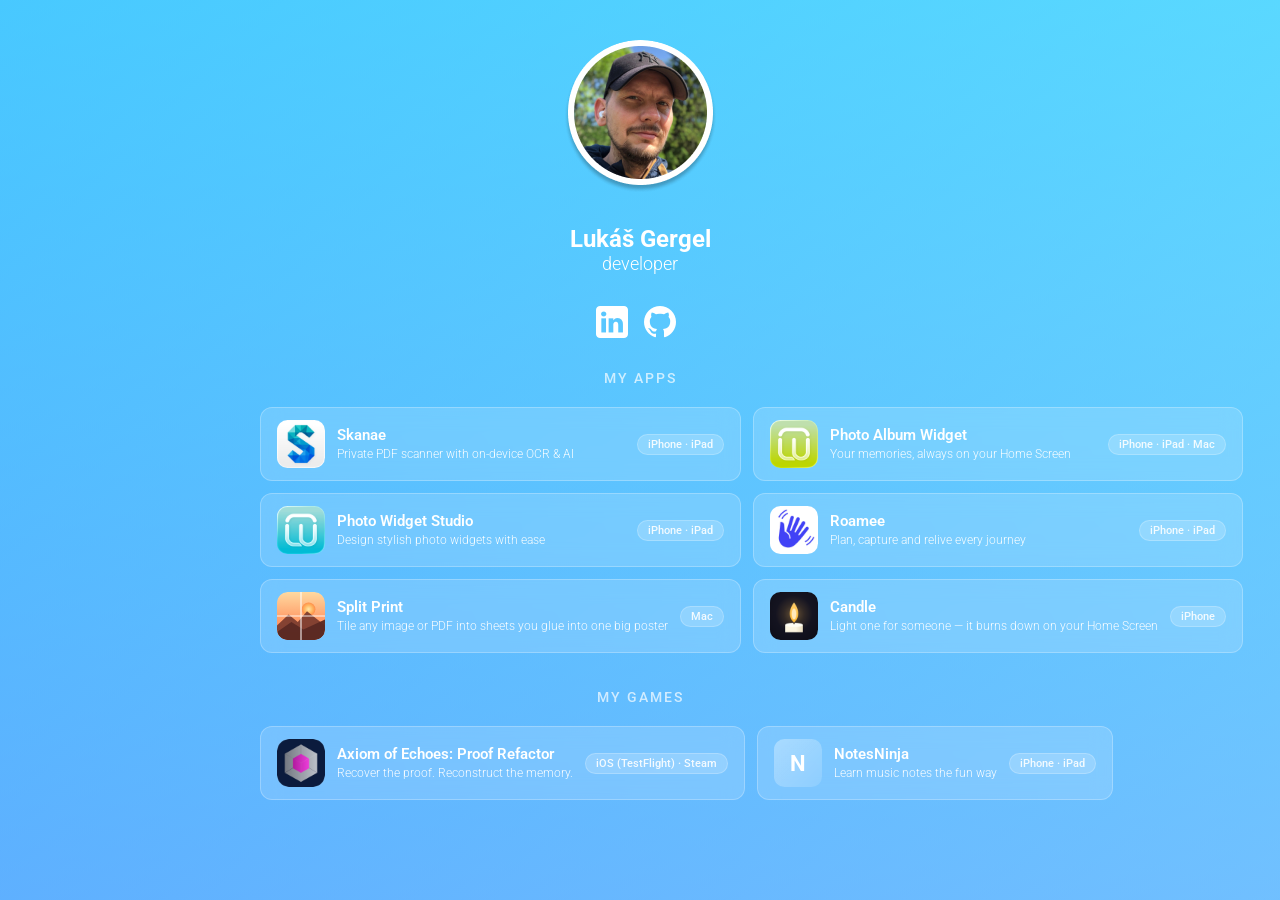
==== www/index.html @ 546b931a "feat(web): add Candle to My Apps section Adds a card linking to https://candle.pykaso.net/ with the " ====
<!DOCTYPE html>
<html lang="en">
    <head>
        <meta charset="UTF-8">
        <meta name="viewport" content="width=device-width, initial-scale=1">
        <title>Lukáš Gergel – iOS Developer</title>
        <meta name="description" content="Lukáš Gergel is a developer behind apps like Skanae, Photo Album Widget, Photo Widget Studio, Roamee, Split Print, and Candle, plus the NotesNinja music game.">
        <meta name="author" content="Lukáš Gergel">
        
        <!-- Open Graph / Social Media -->
        <meta property="og:type" content="website">
        <meta property="og:title" content="Lukáš Gergel – iOS Developer">
        <meta property="og:description" content="Developer behind Skanae, Photo Album Widget, and the NotesNinja music game.">
        <meta property="og:url" content="https://pykaso.net">
        <meta name="twitter:card" content="summary">
        
        <link rel="preconnect" href="https://fonts.googleapis.com">
        <link rel="preconnect" href="https://fonts.gstatic.com" crossorigin>
        <link href="https://fonts.googleapis.com/css2?family=Roboto:wght@300;500;600;700&display=swap" rel="stylesheet">
        <link href="css/style.css?v=2" rel="stylesheet">
    </head>
    <body>
        <div class="page">
            <main class="container">
                <header class="profile">
                    <img src="assets/avatar.png" alt="Lukáš Gergel" class="avatar" width="153" height="153">
                    <div class="row">
                        <h1 class="name">Lukáš Gergel</h1>
                        <p class="role">developer</p>
                    </div>
                    <nav class="row" aria-label="Social links">
                        <div class="socialbar centered">
                            <a class="social linkedin" href="https://www.linkedin.com/in/lukas-gergel-13316685/" aria-label="LinkedIn profile" rel="noopener noreferrer">
                                <span class="visually-hidden">LinkedIn</span>
                            </a>
                            <a class="social github" href="https://github.com/pykaso" aria-label="GitHub profile" rel="noopener noreferrer">
                                <span class="visually-hidden">GitHub</span>
                            </a>
                        </div>
                    </nav>
                </header>

                <section class="row work-section" aria-labelledby="apps-heading">
                    <h2 id="apps-heading" class="section-title">My Apps</h2>
                    <div class="cards-grid">
                        <a href="https://skan.ae/" class="card" target="_blank" rel="noopener noreferrer">
                            <img class="thumb" src="assets/apps/skanae.png" alt="Skanae app icon" width="48" height="48">
                            <span class="card-body">
                                <span class="card-name">Skanae</span>
                                <span class="card-desc">Private PDF scanner with on-device OCR &amp; AI</span>
                            </span>
                            <span class="plat-pill">iPhone · iPad</span>
                        </a>
                        <a href="https://photoalbumwidget.app/" class="card" target="_blank" rel="noopener noreferrer">
                            <img class="thumb" src="assets/apps/photoalbumwidget.png" alt="Photo Album Widget app icon" width="48" height="48">
                            <span class="card-body">
                                <span class="card-name">Photo Album Widget</span>
                                <span class="card-desc">Your memories, always on your Home Screen</span>
                            </span>
                            <span class="plat-pill">iPhone · iPad · Mac</span>
                        </a>
                        <a href="https://photowidgetstudio.eu/" class="card" target="_blank" rel="noopener noreferrer">
                            <img class="thumb" src="assets/apps/photowidgetstudio.png" alt="Photo Widget Studio app icon" width="48" height="48">
                            <span class="card-body">
                                <span class="card-name">Photo Widget Studio</span>
                                <span class="card-desc">Design stylish photo widgets with ease</span>
                            </span>
                            <span class="plat-pill">iPhone · iPad</span>
                        </a>
                        <a href="https://roamee.co/" class="card" target="_blank" rel="noopener noreferrer">
                            <img class="thumb" src="assets/apps/roamee.png" alt="Roamee app icon" width="48" height="48">
                            <span class="card-body">
                                <span class="card-name">Roamee</span>
                                <span class="card-desc">Plan, capture and relive every journey</span>
                            </span>
                            <span class="plat-pill">iPhone · iPad</span>
                        </a>
                        <a href="https://split-print.pykaso.net/" class="card" target="_blank" rel="noopener noreferrer">
                            <img class="thumb" src="assets/apps/splitprint.svg" alt="Split Print app icon" width="48" height="48">
                            <span class="card-body">
                                <span class="card-name">Split Print</span>
                                <span class="card-desc">Tile any image or PDF into sheets you glue into one big poster</span>
                            </span>
                            <span class="plat-pill">Mac</span>
                        </a>
                        <a href="https://candle.pykaso.net/" class="card" target="_blank" rel="noopener noreferrer">
                            <img class="thumb" src="assets/apps/candle.png" alt="Candle app icon" width="48" height="48">
                            <span class="card-body">
                                <span class="card-name">Candle</span>
                                <span class="card-desc">Light one for someone &mdash; it burns down on your Home Screen</span>
                            </span>
                            <span class="plat-pill">iPhone</span>
                        </a>
                    </div>
                </section>

                <section class="row work-section" aria-labelledby="games-heading">
                    <h2 id="games-heading" class="section-title">My Games</h2>
                    <div class="cards-grid">
                        <a href="https://axiom-of-echoes.com/" class="card" target="_blank" rel="noopener noreferrer">
                            <img class="thumb" src="assets/apps/axiom.png" alt="Axiom of Echoes app icon" width="48" height="48">
                            <span class="card-body">
                                <span class="card-name">Axiom of Echoes: Proof Refactor</span>
                                <span class="card-desc">Recover the proof. Reconstruct the memory.</span>
                            </span>
                            <span class="plat-pill">iOS (TestFlight) · Steam</span>
                        </a>
                        <a href="https://notesninja.app/" class="card" target="_blank" rel="noopener noreferrer">
                            <span class="thumb thumb--mono" aria-hidden="true">N</span>
                            <span class="card-body">
                                <span class="card-name">NotesNinja</span>
                                <span class="card-desc">Learn music notes the fun way</span>
                            </span>
                            <span class="plat-pill">iPhone · iPad</span>
                        </a>
                    </div>
                </section>
            </main>
        </div>
    </body>
</html>
---- www/css/style.css ----
html, body {
    width: 100%;
    min-height: 100%;
    margin: 0;
  }

  p, h1, h2 {
      margin: 0;
  }

  /* Visually hidden - accessible to screen readers */
  .visually-hidden {
    position: absolute;
    width: 1px;
    height: 1px;
    padding: 0;
    margin: -1px;
    overflow: hidden;
    clip: rect(0, 0, 0, 0);
    white-space: nowrap;
    border: 0;
  }
  .centered {
    margin: auto;
  }

  .row {
      margin-top: 2em;
  }

  .page {
    width: 100%;
    min-height: 100vh;
    background: rgb(77,244,255);
    background: 
      linear-gradient(180deg, rgba(77,244,255,0.5) 0%, rgba(97,173,255,0.5) 100%),
      linear-gradient(315deg, rgba(128,210,255,1) 0%, rgba(67,157,255,1) 100%);
  }

  .container {
    padding-top: 2.5em;
  }

  .socialbar{
    width: 100px;
    height: 32px;
  }

  .avatar {
      display: block;
      width: 153px;
      height: 153px;
      margin: 0 auto;
      border-radius: 50%;
      object-fit: cover;
  }

  .name {
    font-family: 'Roboto', -apple-system, BlinkMacSystemFont, sans-serif;
    font-style: normal;
    font-weight: bold;
    font-size: 24px;
    line-height: 28px;
    text-align: center;
    color: #FFFFFF;
  }

  .role {
    font-family: 'Roboto', -apple-system, BlinkMacSystemFont, sans-serif;
    font-style: normal;
    font-weight: 300;
    font-size: 18px;
    line-height: 21px;
    text-align: center;
    color: #FFFFFF;
  }

  .social {
      width: 32px;
      height: 32px;
      margin: 0 6px;
      display: inline-block;
  }

  .linkedin {
      background-image: url(../assets/icon_linkedin.png);
  }

  .github {
    background-image: url(../assets/icon_github.png);
  }

  .social:focus {
    outline: none;
  }

  .social:focus-visible {
    outline: 2px solid rgba(255, 255, 255, 0.8);
    outline-offset: 2px;
    border-radius: 4px;
  }

  /* Work Section */
  .work-section {
    margin-top: 2em;
    padding-bottom: 1.25em;
  }

  .work-section + .work-section {
    margin-top: 1em;
  }

  .section-title {
    font-family: 'Roboto', -apple-system, BlinkMacSystemFont, sans-serif;
    font-weight: 500;
    font-size: 14px;
    text-transform: uppercase;
    letter-spacing: 2px;
    text-align: center;
    color: rgba(255, 255, 255, 0.7);
    margin-bottom: 1.5em;
  }

  .cards-grid {
    display: grid;
    grid-template-columns: repeat(2, 1fr);
    gap: 12px;
    max-width: 760px;
    margin: 0 auto;
    padding: 0 20px;
  }

  /* Lone orphan (odd count): last card spans full width — no featured promotion. */
  .cards-grid > .card:last-child:nth-child(odd) {
    grid-column: 1 / -1;
  }

  .card {
    display: flex;
    align-items: center;
    gap: 12px;
    background: rgba(255, 255, 255, 0.15);
    backdrop-filter: blur(10px);
    -webkit-backdrop-filter: blur(10px);
    border: 1px solid rgba(255, 255, 255, 0.25);
    border-radius: 12px;
    padding: 12px 16px;
    text-decoration: none;
    transition: background 0.2s ease, transform 0.2s ease;
  }

  .card:hover,
  .card:focus {
    background: rgba(255, 255, 255, 0.25);
    transform: translateY(-2px);
    outline: none;
  }

  .card:focus-visible {
    outline: 2px solid rgba(255, 255, 255, 0.8);
    outline-offset: 2px;
  }

  .thumb {
    flex-shrink: 0;
    width: 48px;
    height: 48px;
    border-radius: 22%;
    object-fit: cover;
    background: rgba(255, 255, 255, 0.1);
  }

  .thumb--mono {
    display: flex;
    align-items: center;
    justify-content: center;
    font-family: 'Roboto', -apple-system, BlinkMacSystemFont, sans-serif;
    font-weight: 700;
    font-size: 22px;
    color: #FFFFFF;
    background: linear-gradient(135deg, rgba(255,255,255,0.35) 0%, rgba(255,255,255,0.12) 100%);
  }

  .card-body {
    display: flex;
    flex-direction: column;
    min-width: 0;          /* allow text to ellipsize instead of overflowing */
    flex: 1 1 auto;
  }

  .card-name {
    display: block;
    font-family: 'Roboto', -apple-system, BlinkMacSystemFont, sans-serif;
    font-weight: 600;
    font-size: 15px;
    line-height: 1.25;
    color: #FFFFFF;
    margin-bottom: 2px;
    overflow: hidden;
    text-overflow: ellipsis;
    white-space: nowrap;
  }

  .card-desc {
    display: block;
    font-family: 'Roboto', -apple-system, BlinkMacSystemFont, sans-serif;
    font-weight: 300;
    font-size: 12px;
    color: rgba(255, 255, 255, 0.95);
    line-height: 1.35;
    overflow: hidden;
    text-overflow: ellipsis;
    white-space: nowrap;
  }

  .plat-pill {
    flex-shrink: 0;
    white-space: nowrap;
    align-self: center;
    font-family: 'Roboto', -apple-system, BlinkMacSystemFont, sans-serif;
    font-weight: 500;
    font-size: 11px;
    color: rgba(255, 255, 255, 0.9);
    background: rgba(255, 255, 255, 0.18);
    border: 1px solid rgba(255, 255, 255, 0.22);
    border-radius: 999px;
    padding: 3px 10px;
  }

  @media (max-width: 640px) {
    .cards-grid {
      grid-template-columns: 1fr;
      max-width: 360px;
    }
    /* Single column: orphan span is a no-op, but keep it harmless. */
    .cards-grid > .card:last-child:nth-child(odd) {
      grid-column: auto;
    }
    .card {
      flex-wrap: wrap;
    }
    .plat-pill {
      order: 3;
      margin-left: 60px;   /* align under text, past the 48px thumb + gap */
    }
  }

  @media (prefers-reduced-motion: reduce) {
    .card {
      transition: background 0.2s ease;
    }
    .card:hover,
    .card:focus {
      transform: none;
    }
  }
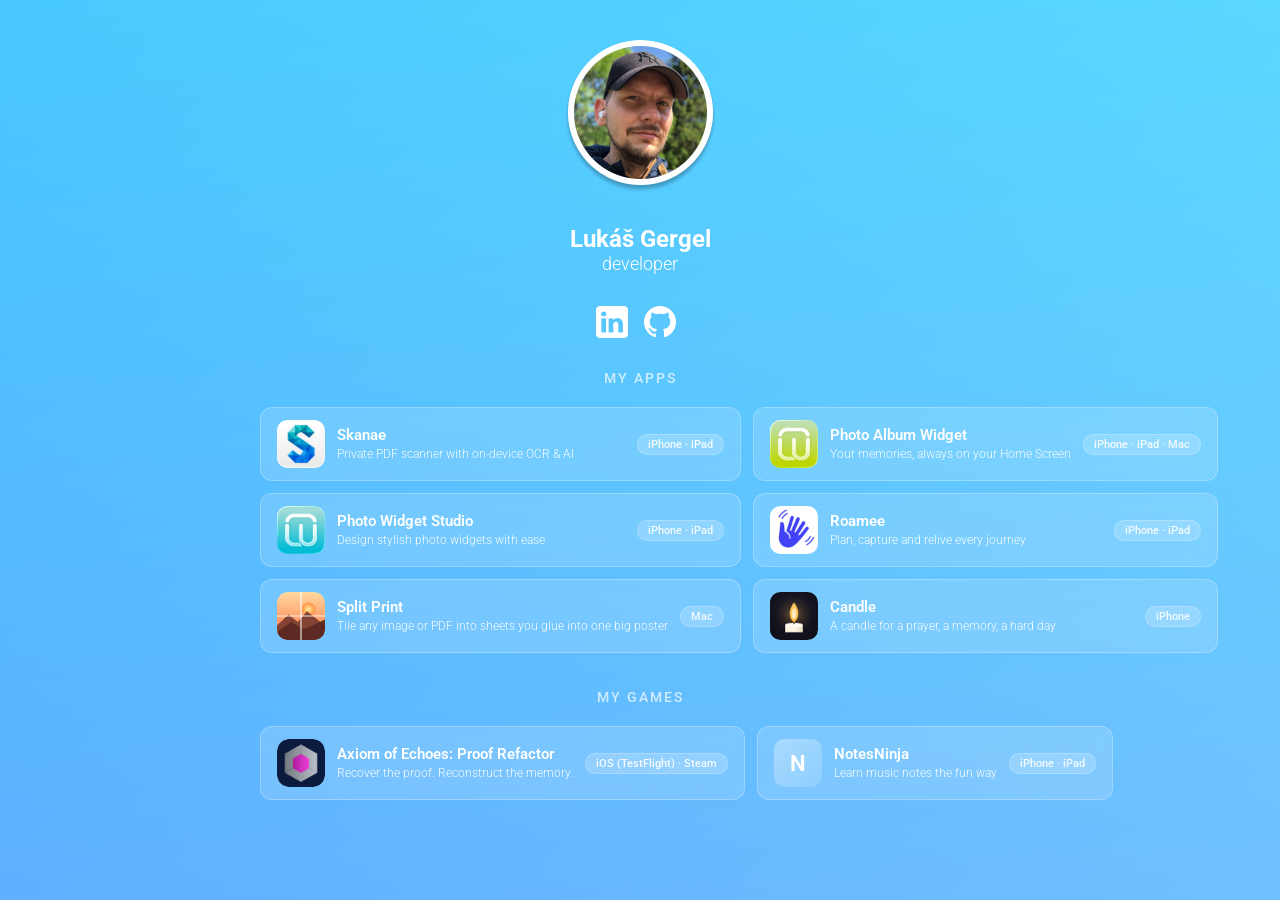
==== commit 3079c056: "fix(web): keep card text beside the icon on mobile; refresh og:description The single-column card la" ====
--- a/www/index.html
+++ b/www/index.html
@@ -11,14 +11,14 @@
         <!-- Open Graph / Social Media -->
         <meta property="og:type" content="website">
         <meta property="og:title" content="Lukáš Gergel – iOS Developer">
-        <meta property="og:description" content="Developer behind Skanae, Photo Album Widget, and the NotesNinja music game.">
+        <meta property="og:description" content="Developer behind Skanae, Photo Album Widget, Photo Widget Studio, Roamee, Split Print and Candle, plus the NotesNinja music game.">
         <meta property="og:url" content="https://pykaso.net">
         <meta name="twitter:card" content="summary">
         
         <link rel="preconnect" href="https://fonts.googleapis.com">
         <link rel="preconnect" href="https://fonts.gstatic.com" crossorigin>
         <link href="https://fonts.googleapis.com/css2?family=Roboto:wght@300;500;600;700&display=swap" rel="stylesheet">
-        <link href="css/style.css?v=2" rel="stylesheet">
+        <link href="css/style.css?v=3" rel="stylesheet">
     </head>
     <body>
         <div class="page">
@@ -88,7 +88,7 @@
                             <img class="thumb" src="assets/apps/candle.png" alt="Candle app icon" width="48" height="48">
                             <span class="card-body">
                                 <span class="card-name">Candle</span>
-                                <span class="card-desc">Light one for someone &mdash; it burns down on your Home Screen</span>
+                                <span class="card-desc">A candle for a prayer, a memory, a hard day</span>
                             </span>
                             <span class="plat-pill">iPhone</span>
                         </a>
--- a/www/css/style.css
+++ b/www/css/style.css
@@ -239,6 +239,12 @@
     .card {
       flex-wrap: wrap;
     }
+    /* Clamp the text block to the space left of the thumb (48px + 12px gap) so a
+       long description can't push the whole block onto its own line. The pill
+       still wraps below, which is the intended single-column layout. */
+    .card-body {
+      max-width: calc(100% - 60px);
+    }
     .plat-pill {
       order: 3;
       margin-left: 60px;   /* align under text, past the 48px thumb + gap */
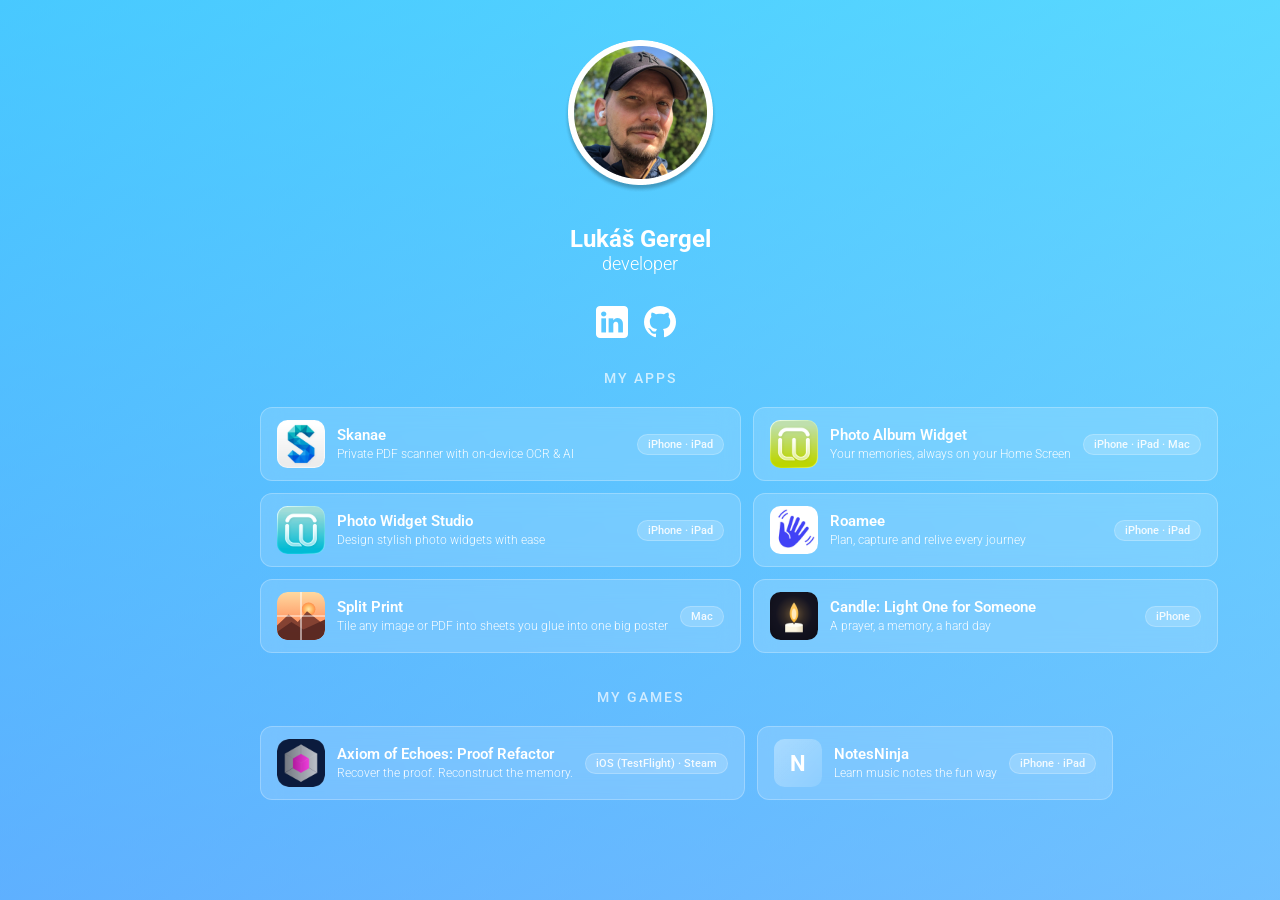
==== commit 3cb994b3: "fix(web): use Candle's full App Store name on its card The card said "Candle"; the App Store listing" ====
--- a/www/index.html
+++ b/www/index.html
@@ -87,8 +87,8 @@
                         <a href="https://candle.pykaso.net/" class="card" target="_blank" rel="noopener noreferrer">
                             <img class="thumb" src="assets/apps/candle.png" alt="Candle app icon" width="48" height="48">
                             <span class="card-body">
-                                <span class="card-name">Candle</span>
-                                <span class="card-desc">A candle for a prayer, a memory, a hard day</span>
+                                <span class="card-name">Candle: Light One for Someone</span>
+                                <span class="card-desc">A prayer, a memory, a hard day</span>
                             </span>
                             <span class="plat-pill">iPhone</span>
                         </a>
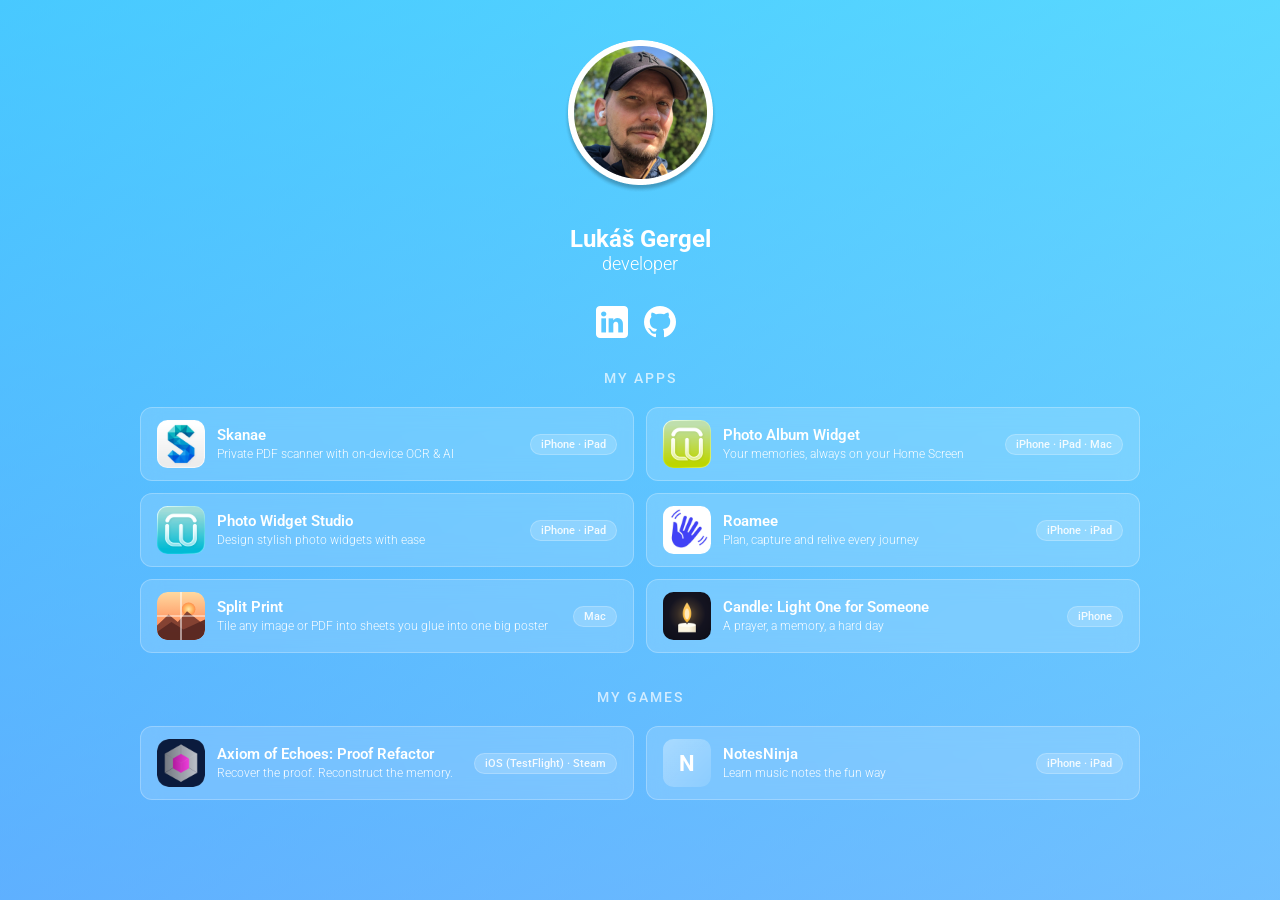
==== commit 183b965d: "fix(web): equal-width cards, properly centred on screen A bare 1fr track is minmax(auto, 1fr), and t" ====
--- a/www/index.html
+++ b/www/index.html
@@ -18,7 +18,7 @@
         <link rel="preconnect" href="https://fonts.googleapis.com">
         <link rel="preconnect" href="https://fonts.gstatic.com" crossorigin>
         <link href="https://fonts.googleapis.com/css2?family=Roboto:wght@300;500;600;700&display=swap" rel="stylesheet">
-        <link href="css/style.css?v=3" rel="stylesheet">
+        <link href="css/style.css?v=4" rel="stylesheet">
     </head>
     <body>
         <div class="page">
--- a/www/css/style.css
+++ b/www/css/style.css
@@ -123,16 +123,14 @@
 
   .cards-grid {
     display: grid;
-    grid-template-columns: repeat(2, 1fr);
+    /* minmax(0, ...) rather than a bare 1fr: a bare 1fr floors each track at its
+       auto (min-content) size, which the nowrap descriptions inflate. That made
+       the two columns unequal and pushed them past the centred container. */
+    grid-template-columns: repeat(2, minmax(0, 1fr));
     gap: 12px;
-    max-width: 760px;
+    max-width: 1000px;
     margin: 0 auto;
     padding: 0 20px;
-  }
-
-  /* Lone orphan (odd count): last card spans full width — no featured promotion. */
-  .cards-grid > .card:last-child:nth-child(odd) {
-    grid-column: 1 / -1;
   }
 
   .card {
@@ -229,12 +227,8 @@
 
   @media (max-width: 640px) {
     .cards-grid {
-      grid-template-columns: 1fr;
+      grid-template-columns: minmax(0, 1fr);
       max-width: 360px;
-    }
-    /* Single column: orphan span is a no-op, but keep it harmless. */
-    .cards-grid > .card:last-child:nth-child(odd) {
-      grid-column: auto;
     }
     .card {
       flex-wrap: wrap;
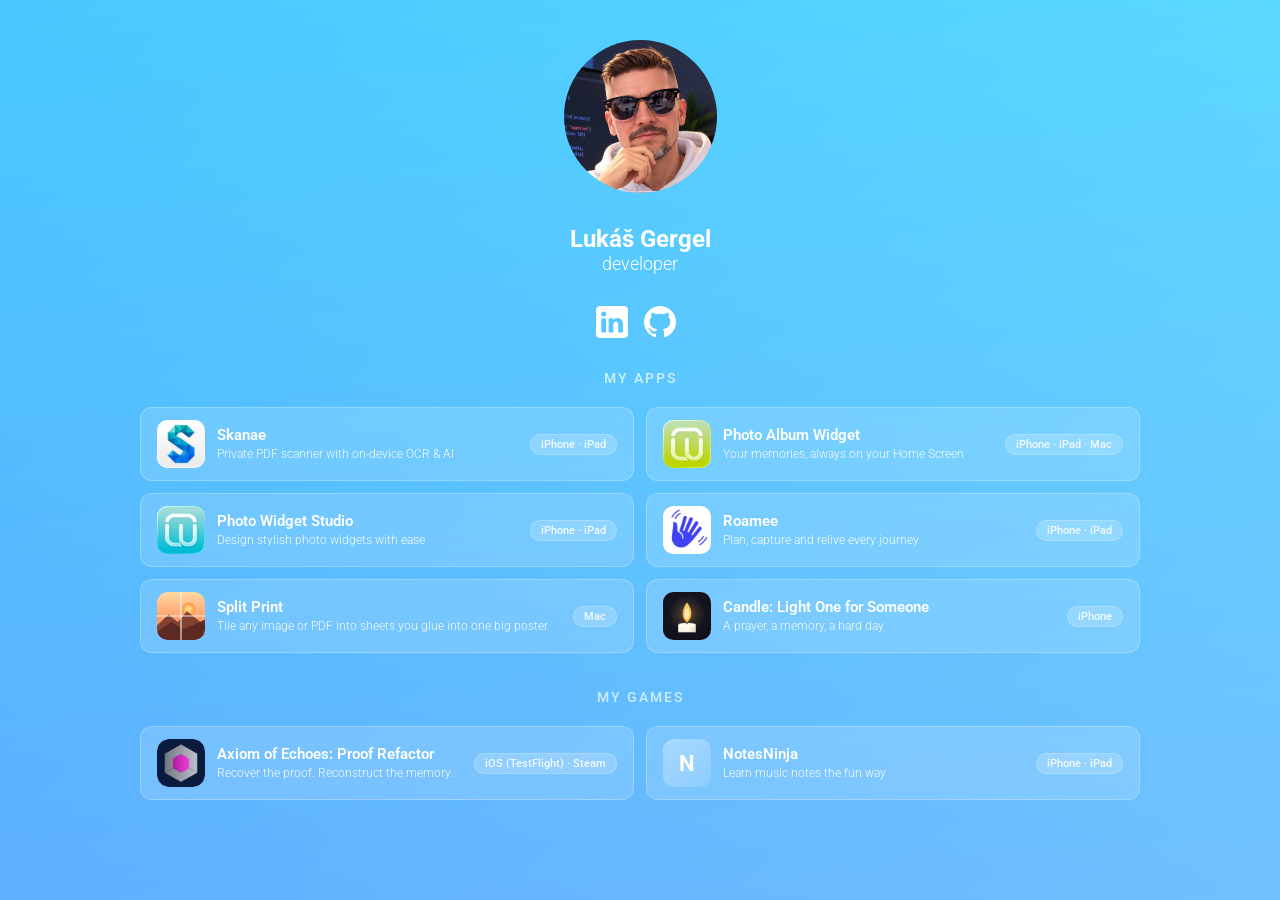
==== commit 94c6e8ad: "feat(web): new profile photo, served at 2x Replaces the 153px avatar.png with a square crop of the n" ====
--- a/www/index.html
+++ b/www/index.html
@@ -24,7 +24,7 @@
         <div class="page">
             <main class="container">
                 <header class="profile">
-                    <img src="assets/avatar.png" alt="Lukáš Gergel" class="avatar" width="153" height="153">
+                    <img src="assets/avatar.jpg" alt="Lukáš Gergel" class="avatar" width="153" height="153">
                     <div class="row">
                         <h1 class="name">Lukáš Gergel</h1>
                         <p class="role">developer</p>
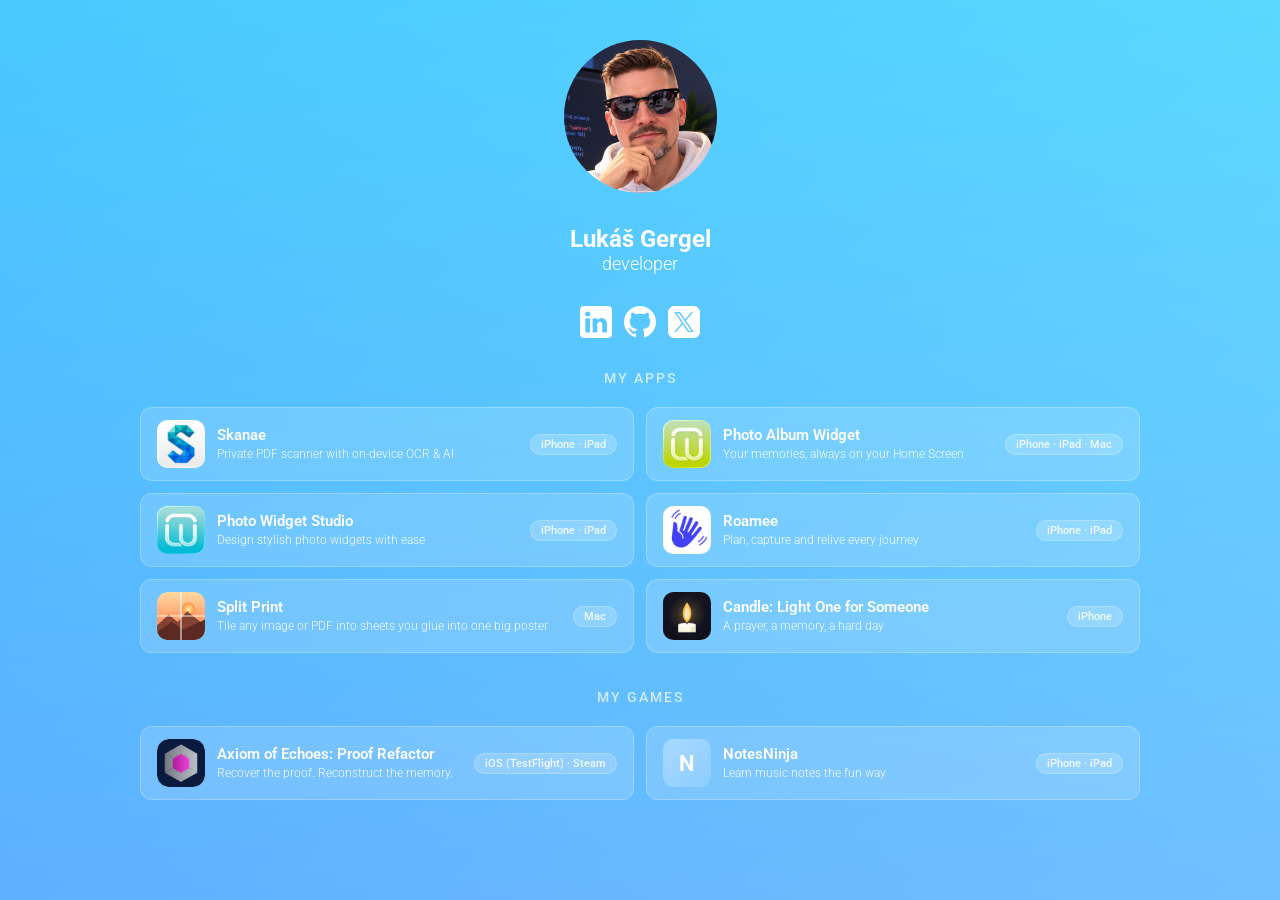
==== commit fafbf5f1: "feat(web): add X profile link to the social bar Links https://x.com/pykasonet alongside LinkedIn and" ====
--- a/www/index.html
+++ b/www/index.html
@@ -18,7 +18,7 @@
         <link rel="preconnect" href="https://fonts.googleapis.com">
         <link rel="preconnect" href="https://fonts.gstatic.com" crossorigin>
         <link href="https://fonts.googleapis.com/css2?family=Roboto:wght@300;500;600;700&display=swap" rel="stylesheet">
-        <link href="css/style.css?v=4" rel="stylesheet">
+        <link href="css/style.css?v=5" rel="stylesheet">
     </head>
     <body>
         <div class="page">
@@ -36,6 +36,9 @@
                             </a>
                             <a class="social github" href="https://github.com/pykaso" aria-label="GitHub profile" rel="noopener noreferrer">
                                 <span class="visually-hidden">GitHub</span>
+                            </a>
+                            <a class="social x" href="https://x.com/pykasonet" aria-label="X profile" rel="noopener noreferrer">
+                                <span class="visually-hidden">X</span>
                             </a>
                         </div>
                     </nav>
--- a/www/css/style.css
+++ b/www/css/style.css
@@ -42,7 +42,10 @@
   }
 
   .socialbar{
-    width: 100px;
+    /* Flex-centred rather than a fixed width: the old 100px fitted exactly two
+       icons and would have wrapped the third. */
+    display: flex;
+    justify-content: center;
     height: 32px;
   }
 
@@ -88,6 +91,10 @@
 
   .github {
     background-image: url(../assets/icon_github.png);
+  }
+
+  .x {
+    background-image: url(../assets/icon_x.png);
   }
 
   .social:focus {
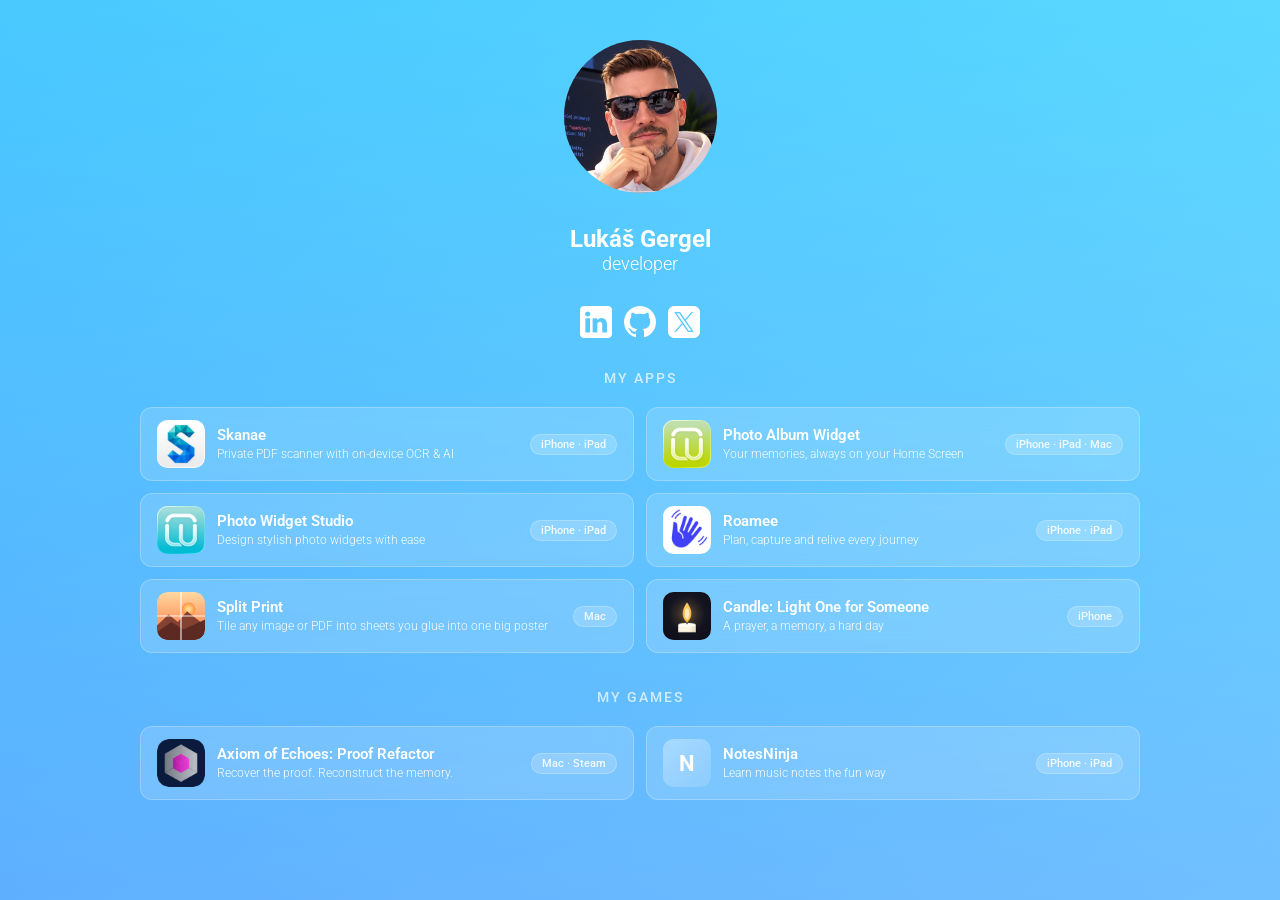
==== commit 88bf91e3: "fix(web): Axiom of Echoes is a Mac App Store and Steam release The pill read "iOS (TestFlight) · Ste" ====
--- a/www/index.html
+++ b/www/index.html
@@ -107,7 +107,7 @@
                                 <span class="card-name">Axiom of Echoes: Proof Refactor</span>
                                 <span class="card-desc">Recover the proof. Reconstruct the memory.</span>
                             </span>
-                            <span class="plat-pill">iOS (TestFlight) · Steam</span>
+                            <span class="plat-pill">Mac · Steam</span>
                         </a>
                         <a href="https://notesninja.app/" class="card" target="_blank" rel="noopener noreferrer">
                             <span class="thumb thumb--mono" aria-hidden="true">N</span>
